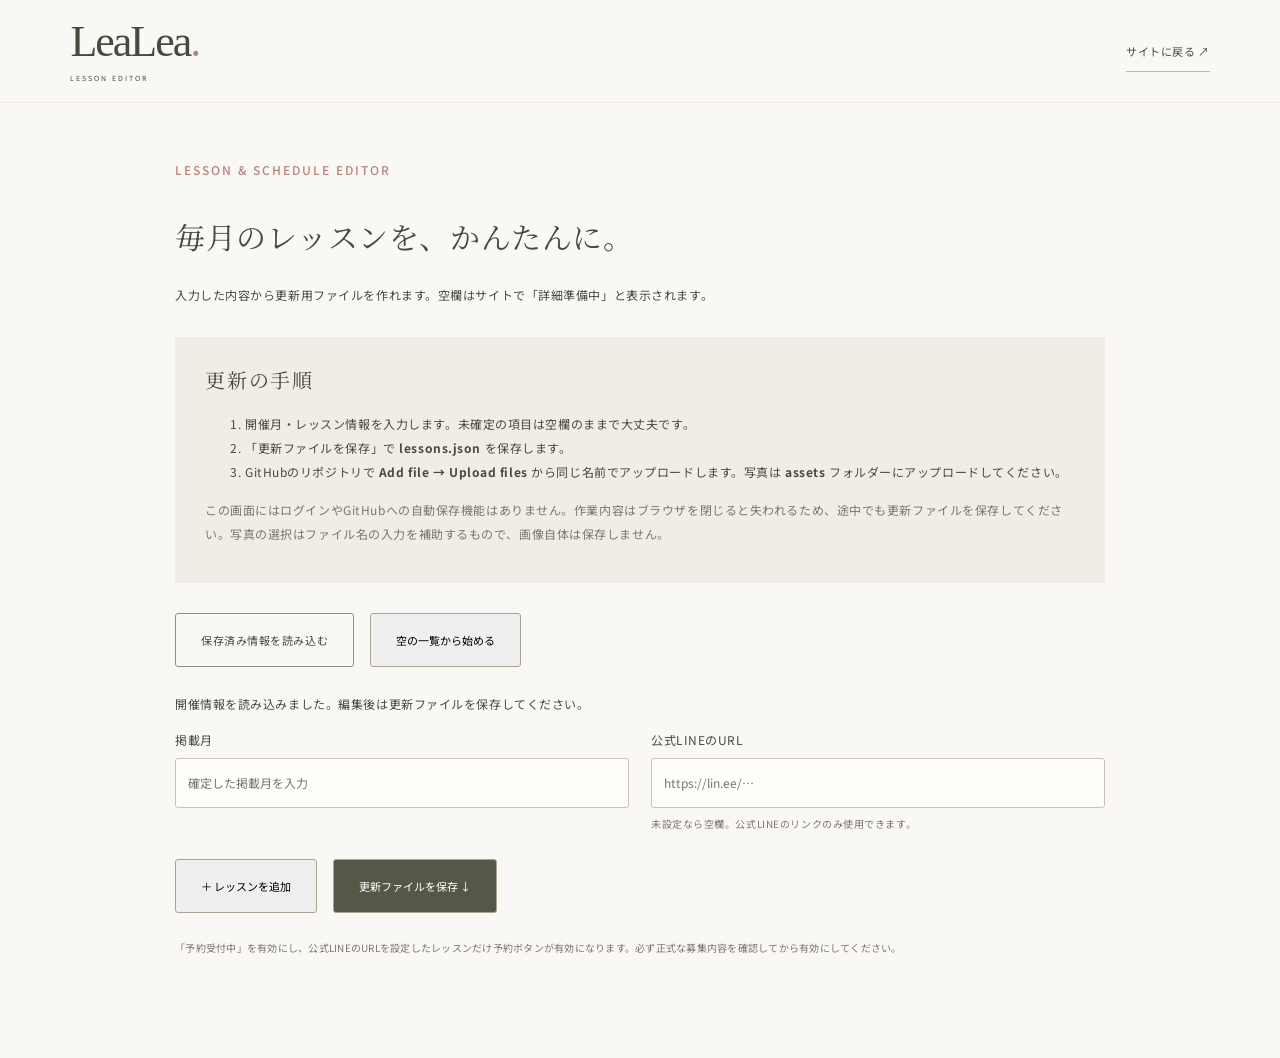
==== editor.html @ ff62873f "Add venue-grouped lesson cards and no-code schedule editor" ====
<!doctype html>
<html lang="ja"><head><meta charset="UTF-8"><meta name="viewport" content="width=device-width, initial-scale=1"><meta name="robots" content="noindex,nofollow"><title>レッスン情報の編集 | LeaLea</title><link rel="stylesheet" href="style.css"><link rel="stylesheet" href="editor.css"><script src="lessons-data.js" defer></script><script src="editor.js" defer></script></head>
<body><header class="header"><a class="brand" href="index.html"><span class="brand-name">LeaLea<span class="brand-dot">.</span></span><span class="brand-sub">LESSON EDITOR</span></a><a class="text-link" href="index.html#lesson">サイトに戻る ↗</a></header><main class="editor-main"><p class="eyebrow">LESSON &amp; SCHEDULE EDITOR</p><h1>毎月のレッスンを、かんたんに。</h1><p>入力した内容から更新用ファイルを作れます。空欄はサイトで「詳細準備中」と表示されます。</p><div class="editor-guide"><h2>更新の手順</h2><ol><li>開催月・レッスン情報を入力します。未確定の項目は空欄のままで大丈夫です。</li><li>「更新ファイルを保存」で <strong>lessons.json</strong> を保存します。</li><li>GitHubのリポジトリで <strong>Add file → Upload files</strong> から同じ名前でアップロードします。写真は <strong>assets</strong> フォルダーにアップロードしてください。</li></ol><p>この画面にはログインやGitHubへの自動保存機能はありません。作業内容はブラウザを閉じると失われるため、途中でも更新ファイルを保存してください。写真の選択はファイル名の入力を補助するもので、画像自体は保存しません。</p></div><div class="editor-tools"><label class="button button-outline file-button">保存済み情報を読み込む<input id="import-file" type="file" accept=".json,application/json"></label><button id="new-data" class="button button-outline" type="button">空の一覧から始める</button></div><p id="editor-status" role="status" aria-live="polite"></p><form id="editor-form" hidden><div class="editor-settings"><label>掲載月<input id="month" type="text" placeholder="確定した掲載月を入力"></label><label>公式LINEのURL<input id="line-url" type="url" placeholder="https://lin.ee/…"><small>未設定なら空欄。公式LINEのリンクのみ使用できます。</small></label></div><div id="editor-lessons"></div><div class="editor-actions"><button id="add-lesson" type="button" class="button button-outline">＋ レッスンを追加</button><button type="submit" class="button button-dark">更新ファイルを保存 ↓</button></div><p class="small-note">「予約受付中」を有効にし、公式LINEのURLを設定したレッスンだけ予約ボタンが有効になります。必ず正式な募集内容を確認してから有効にしてください。</p></form></main></body></html>
---- style.css ----
@import url('https://fonts.googleapis.com/css2?family=Noto+Sans+JP:wght@400;500;600&family=Noto+Serif+JP:wght@400;500;600&display=swap');
:root{--paper:#faf8f4;--ivory:#f1ede6;--ink:#494a3e;--muted:#7b786e;--pink:#b78480;--line:#dcd7ce;--serif:'Noto Serif JP','Yu Mincho','Hiragino Mincho ProN',serif;--sans:'Noto Sans JP','Hiragino Kaku Gothic ProN',sans-serif}*{box-sizing:border-box}html{scroll-behavior:smooth;scroll-padding-top:110px}body{margin:0;background:var(--paper);color:var(--ink);font-family:var(--sans);font-size:14px;line-height:2;letter-spacing:.04em}a{color:inherit;text-decoration:none}button{font:inherit}img{max-width:100%;display:block}button,a,summary{-webkit-tap-highlight-color:transparent}a:focus-visible,button:focus-visible,summary:focus-visible{outline:2px solid var(--pink);outline-offset:6px}::selection{background:#ead5cf}.sample-banner{min-height:29px;text-align:center;background:#e9e1d9;font-size:10px;letter-spacing:.08em;padding:4px 15px;color:#645e55}.sample-banner span{margin-left:18px}.header{height:103px;display:flex;align-items:center;justify-content:space-between;padding:0 5.5%;background:rgba(250,248,244,.96);position:sticky;top:0;z-index:20;border-bottom:1px solid rgba(220,215,206,.4)}.brand{display:flex;flex-direction:column;line-height:1}.brand-name{font-family:Georgia,serif;font-size:44px;letter-spacing:-2px}.brand-dot{color:var(--pink)}.brand-sub{font-size:7px;letter-spacing:2px;margin-top:11px}.desktop-nav{display:flex;gap:30px;align-items:center;font-size:11px;letter-spacing:.02em}.desktop-nav a{transition:color .2s}.desktop-nav a:hover,.text-link:hover{color:var(--pink)}.nav-contact{border:1px solid #bcb9ac;padding:13px 20px;border-radius:3px}.nav-contact span{margin-left:16px}.menu-button,.mobile-nav{display:none}.hero{display:grid;grid-template-columns:43% 57%;min-height:665px;position:relative;max-width:1600px;margin:auto;padding:12px 3% 60px 8%}.hero-copy{padding:48px 20px 30px 0;position:relative;z-index:1}.eyebrow{font-family:var(--sans);font-size:10px;letter-spacing:2px;font-weight:500;color:var(--pink);margin:0 0 27px}.tiny-star{font-size:22px;display:inline-block;vertical-align:middle;margin-right:8px}.hero h1{font-family:var(--serif);font-weight:400;font-size:clamp(38px,4.1vw,62px);line-height:1.55;letter-spacing:.14em;margin:24px 0 22px}.hero-description{font-size:12px;line-height:2.3;letter-spacing:.09em;margin-bottom:29px}.button{display:inline-flex;justify-content:space-between;align-items:center;gap:32px;min-height:54px;padding:12px 25px;font-size:11px;border-radius:3px;transition:background .25s,transform .25s}.button:hover{transform:translateY(-2px)}.button span{font-size:17px}.button-dark{background:#545849;color:#fff}.button-dark:hover{background:#696e5c}.button-outline{border:1px solid #8f9180}.hero-note{display:flex;align-items:center;gap:15px;margin-top:33px;font-family:Georgia,serif;font-size:16px;font-style:italic;color:#8a8579}.note-line{height:1px;width:38px;background:#bcb7ab}.hero-visual{position:relative;margin-top:8px;margin-left:5px;background:#e9dfd4;border-radius:160px 3px 3px 3px;min-height:583px;overflow:hidden}.hero-photo{width:100%;height:100%;position:absolute;object-fit:cover;object-position:60% center}.hero-visual:after{content:'';position:absolute;inset:0;background:linear-gradient(0deg,rgba(51,42,29,.23),transparent 45%);pointer-events:none}.photo-label{position:absolute;font-size:8px;letter-spacing:2px;bottom:16px;left:20px;z-index:2;color:#fff;background:rgba(68,64,56,.42);padding:2px 8px;border-radius:2px}.hero-caption{position:absolute;bottom:90px;left:40px;font-family:Georgia,serif;font-style:italic;font-size:38px;color:white;line-height:1.15;transform:rotate(-7deg);z-index:2}.hero-caption span{display:block}.photo-corner{position:absolute;right:28px;bottom:23px;font-family:Georgia,serif;font-size:32px;color:#fff;z-index:2}.scroll-cue{position:absolute;bottom:21px;left:8%;font-size:8px;letter-spacing:2px;display:flex;align-items:center;gap:30px;color:#888578}.scroll-cue span{font-size:20px}.intro-strip{margin:0 5.5%;border-top:1px solid var(--line);border-bottom:1px solid var(--line);padding:25px 3%;display:flex;justify-content:space-between;align-items:center}.intro-strip p{font-family:var(--serif);font-size:15px;letter-spacing:.13em;margin:0}.intro-strip>span{font-family:Georgia,serif;font-size:22px;font-style:italic;color:var(--pink)}.section{max-width:1200px;margin:auto;padding:110px 55px}.about{display:grid;grid-template-columns:46fr 54fr;gap:70px;padding-top:120px;padding-bottom:120px}.photo-frame{position:relative;min-height:460px;max-width:425px;margin-bottom:20px}.about-photo img{height:460px;width:100%;object-fit:cover;object-position:68% center;border-radius:3px 3px 120px 3px}.about-photo:before{content:'';position:absolute;inset:25px -22px -23px 22px;border:1px solid #d7c9bc;z-index:-1;border-radius:3px 3px 120px 3px}.photo-script{position:absolute;bottom:-40px;left:20px;font-family:Georgia,serif;font-style:italic;font-size:30px;color:var(--pink);transform:rotate(-7deg)}.about-copy{padding:15px 0 0}h2{font-family:var(--serif);font-size:30px;font-weight:400;line-height:1.8;letter-spacing:.09em;margin:0 0 28px}.about-copy p:not(.eyebrow){font-size:12px;line-height:2.5;margin-bottom:20px}.text-link{display:inline-flex;align-items:center;justify-content:space-between;gap:45px;font-size:11px;border-bottom:1px solid #bbb7aa;padding:9px 0;transition:color .2s}.text-link span{font-size:17px}.section-heading{display:flex;justify-content:space-between;align-items:end;margin-bottom:42px;gap:25px}.section-heading h2{margin-bottom:0}.heading-note{font-size:11px;line-height:2.2;color:var(--muted)}.benefits{padding-top:45px;padding-bottom:95px}.benefit-grid{display:grid;grid-template-columns:repeat(3,1fr);gap:35px}.benefit{position:relative;padding:22px 25px 23px;border-top:1px solid var(--line)}.benefit-icon{display:block;font-family:Georgia,serif;color:#ad8b7a;font-size:51px;line-height:1.4;margin-bottom:25px}.icon-bond{font-size:58px}.icon-leaf{font-size:65px;line-height:1.1}.card-number{position:absolute;right:25px;top:32px;font-family:Georgia,serif;font-size:13px;color:#a7a091}.benefit h3{font-family:var(--serif);font-size:19px;font-weight:400;margin:0 0 17px}.benefit p{font-size:11px;line-height:2.3;margin:0}.small-note{font-size:10px;color:var(--muted);line-height:2;letter-spacing:.025em}.benefits>.small-note{margin-top:28px}.lesson-section{background:var(--ivory)}.serif-note{font-family:Georgia,serif;font-style:italic;font-size:27px;color:#a78d7c}.lesson-layout{display:grid;grid-template-columns:1fr 1fr;gap:75px;align-items:center}.lesson-editorial{padding-left:18px}.pill{border:1px solid #c8b7a6;border-radius:30px;padding:6px 15px;font-size:9px;letter-spacing:1.5px;color:#8e7765}.lesson-editorial h3{font-family:var(--serif);font-size:25px;font-weight:400;line-height:1.9;margin:25px 0}.lesson-editorial p{font-size:11px;line-height:2.4;margin-bottom:23px}.lesson-card{background:var(--paper);border:1px solid #dfd8cc;border-radius:5px;padding:30px 35px;box-shadow:0 8px 25px #554c3a05}.lesson-card-top{display:flex;justify-content:space-between;align-items:center}.lesson-card-top .eyebrow{margin:0}.lesson-card-top .tiny-star{color:#b89887}.lesson-card h3{font-family:var(--serif);font-size:21px;font-weight:400;margin:16px 0 7px}.lesson-card>p:not(.small-note){font-size:10px;color:var(--muted)}dl{margin-top:24px}dl>div{display:flex;gap:20px;align-items:baseline;border-bottom:1px solid #e6e1d7;padding:12px 0;font-size:11px}dt{min-width:75px;color:#827a6d}dd{margin:0}.price-line{display:flex;justify-content:space-between;align-items:center;margin-top:25px;font-size:11px}.price-line strong{font-family:var(--serif);font-weight:400;font-size:24px}.full{width:100%;margin-top:13px}.schedule-empty{display:flex;align-items:center;gap:28px;padding:32px 0;border-top:1px solid var(--line);border-bottom:1px solid var(--line)}.schedule-symbol{font-size:34px;line-height:1;color:#9b9e88;padding:20px;background:#eeeee5;border-radius:50%}.schedule-empty .eyebrow{font-size:9px;margin:0}.schedule-empty h3{font-family:var(--serif);font-weight:400;font-size:18px;margin:5px 0}.schedule-empty p{font-size:11px;margin:0;color:var(--muted)}.schedule-empty .text-link{margin-left:auto}.schedule-row{display:grid;grid-template-columns:1.3fr 1fr 1.5fr 1.3fr 1fr;gap:15px;padding:25px 0;border-top:1px solid var(--line);font-size:12px}.teacher-section{background:#f1e8e2}.teacher{display:grid;grid-template-columns:40fr 60fr;gap:65px;align-items:center;padding-top:85px;padding-bottom:85px}.teacher-portrait{max-width:310px;margin:auto;width:100%}.portrait-art{aspect-ratio:4/5;background:#e7d8cc;position:relative;border-radius:140px 140px 4px 4px;display:flex;flex-direction:column;align-items:center;justify-content:center;overflow:hidden;border:1px solid #ded0c4}.portrait-art:before,.portrait-art:after{content:'';position:absolute;border:1px solid #bc9f8b;border-radius:50%;width:225px;height:225px;bottom:-110px;left:-90px;opacity:.4}.portrait-art:after{left:auto;right:-100px;width:290px;height:290px;bottom:-140px}.portrait-flower{font-size:75px;line-height:1;color:#bb9687}.portrait-initial{font-family:Georgia,serif;font-size:75px;font-style:italic;color:#806b5a;margin:15px}.portrait-art p{font-size:9px;letter-spacing:3px;text-align:center;color:#7e6a5c}.portrait-label{display:block;text-align:center;font-size:10px;margin-top:14px;color:#8f7b6e}.teacher-copy h2{font-size:28px}.teacher-school{font-size:11px;color:#7d7369}.teacher-name{display:flex;gap:23px;align-items:center;margin:18px 0 22px}.teacher-name h3{font-family:var(--serif);font-size:27px;font-weight:400;letter-spacing:.14em;margin:0}.teacher-name span{font-family:Georgia,serif;font-style:italic;color:#a88b78}.teacher-copy>p:not(.eyebrow):not(.small-note):not(.teacher-school){font-size:12px;line-height:2.4}.faq{display:grid;grid-template-columns:34fr 66fr;gap:35px}.faq-heading>p:not(.eyebrow){font-size:11px;color:var(--muted);line-height:2.4}.faq-heading .serif-note{display:block;margin-top:35px;font-size:23px}.faq-list details{border-bottom:1px solid var(--line)}.faq-list details:first-child{border-top:1px solid var(--line)}summary{display:flex;gap:18px;align-items:center;cursor:pointer;padding:24px 0;font-size:12px;list-style:none}summary::-webkit-details-marker{display:none}.faq-number{font-family:Georgia,serif;color:var(--pink);font-size:13px}.faq-toggle{margin-left:auto;font-size:21px;font-weight:400;color:#8f8f7a;transition:transform .25s}.faq-list details[open] .faq-toggle{transform:rotate(45deg)}.faq-list details>p{font-size:11px;padding:0 25px 15px 34px;margin:0;line-height:2.4;color:var(--muted)}.contact-section{text-align:center;background:#e9e8de;padding:65px 25px 70px;position:relative;overflow:hidden}.contact-section:before,.contact-section:after{content:'';position:absolute;width:420px;height:420px;border:1px solid #d2d1c2;border-radius:50%;left:-270px;top:50px;pointer-events:none}.contact-section:after{left:auto;right:-270px;top:-110px;width:540px;height:540px}.contact-flower{font-size:40px;color:#a7a891;display:block;margin-bottom:18px;line-height:1}.contact-section .eyebrow{color:#81866d;margin-bottom:20px}.contact-section h2{font-size:34px;line-height:1.65}.contact-section>p:not(.eyebrow):not(.small-note){font-size:12px;line-height:2.4}.contact-buttons{display:flex;justify-content:center;gap:18px;margin:28px 0 17px}.contact-buttons .button{min-width:230px}.contact-buttons [aria-disabled=true]{cursor:help}.footer{padding:45px 5.5%;display:flex;align-items:center;justify-content:space-between}.footer .brand-name{font-size:36px}.footer-right{text-align:right;font-size:10px}.footer-right p{font-size:9px;color:var(--muted);margin-top:16px}.motion-enabled .reveal{opacity:0;transform:translateY(22px);transition:opacity .8s ease,transform .8s ease}.motion-enabled .reveal.visible{opacity:1;transform:translateY(0)}
.teacher-photo{display:block;width:100%;height:auto;border-radius:140px 140px 4px 4px;border:1px solid #ded0c4}
@media(min-width:1500px){.hero{padding-left:100px}.hero-copy{padding-top:70px}.hero-visual{min-height:680px}}@media(max-width:1050px){.desktop-nav{gap:18px;font-size:10px}.nav-contact{padding:10px 12px}.section{padding-left:40px;padding-right:40px}.about{gap:40px;grid-template-columns:44% 50%}.hero{padding-left:6%;grid-template-columns:44% 56%;min-height:620px}.hero h1{font-size:45px}.hero-visual{min-height:560px}.hero .eyebrow{font-size:8px;letter-spacing:1.5px}.benefit-grid{gap:20px}.benefit{padding-left:10px;padding-right:10px}.lesson-layout{gap:35px}.teacher{gap:35px;grid-template-columns:36% 60%}.faq{grid-template-columns:30% 66%;gap:25px}.section-heading h2{font-size:27px}.schedule-empty{gap:20px}.schedule-empty .text-link{gap:15px}}
@media(max-width:760px){html{scroll-padding-top:90px}.sample-banner{font-size:9px;line-height:1.8}.sample-banner span{display:block;margin:0;font-size:8px}.header{height:78px;padding:0 6%}.brand-name{font-size:35px}.brand-sub{font-size:6px;letter-spacing:1.6px;margin-top:8px}.desktop-nav{display:none}.menu-button{display:flex;flex-direction:column;gap:7px;align-items:center;justify-content:center;width:44px;height:44px;border:0;background:none;cursor:pointer}.menu-button span{width:24px;height:1px;background:var(--ink);transition:transform .2s}.menu-button[aria-expanded=true] span:first-child{transform:translateY(4px) rotate(45deg)}.menu-button[aria-expanded=true] span:last-child{transform:translateY(-4px) rotate(-45deg)}.mobile-nav:not([hidden]){display:flex;position:fixed;top:125px;left:0;right:0;z-index:19;background:var(--paper);padding:20px 8% 30px;box-shadow:0 15px 25px #50433212;flex-direction:column;max-height:calc(100dvh - 125px);overflow:auto}.mobile-nav a{font-size:13px;padding:10px 0;border-bottom:1px solid var(--line)}.hero{display:flex;flex-direction:column;padding:0 6% 45px;min-height:0}.hero-copy{padding:27px 0 10px}.hero .eyebrow{margin-bottom:15px;font-size:8px}.hero h1{font-size:39px;line-height:1.6;margin:12px 0 18px}.hero-description{font-size:11px;line-height:2.2;margin:15px 0 24px}.hero-visual{min-height:0;height:370px;width:100%;margin:25px 0 0;border-radius:110px 3px 3px 3px}.hero-caption{font-size:30px;bottom:58px;left:25px}.hero-note{position:absolute;right:0;bottom:15px;writing-mode:vertical-rl;font-size:15px;gap:10px}.hero-note .note-line{height:30px;width:1px}.scroll-cue{bottom:6px;left:6%;font-size:7px;gap:15px}.intro-strip{margin:0 6%;padding:20px 0;display:block;text-align:center}.intro-strip p{font-size:12px}.intro-strip>span{font-size:20px;display:block;margin-top:6px}.section{padding:70px 7%}.about{display:flex;flex-direction:column;gap:45px;padding-top:65px}.about-photo{width:85%;max-width:400px;min-height:350px;margin:0 auto 20px}.about-photo img{height:350px}.about-photo:before{inset:16px -16px -16px 16px}.photo-script{font-size:26px;bottom:-35px}.about-copy{padding:0}.eyebrow{font-size:9px;margin-bottom:20px;letter-spacing:1.8px}h2,.section-heading h2{font-size:25px;line-height:1.8}.about-copy p:not(.eyebrow){font-size:11px}.benefits{padding-top:15px}.section-heading{display:block;margin-bottom:28px}.heading-note{margin-top:18px}.benefit-grid{grid-template-columns:1fr;gap:12px}.benefit{padding:24px 0 24px 78px;min-height:145px}.benefit-icon{position:absolute;left:5px;top:21px;font-size:45px}.icon-leaf{font-size:56px}.card-number{right:5px;top:17px;font-size:10px}.benefit h3{font-size:18px;margin-bottom:10px}.benefit p{font-size:11px}.small-note{font-size:9px}.serif-note{font-size:22px}.section-heading>.serif-note{display:block;margin-top:13px}.lesson-layout{grid-template-columns:1fr;gap:30px}.lesson-editorial{padding:0}.lesson-editorial h3{font-size:24px}.lesson-card{padding:25px}.lesson-card h3{font-size:20px}.schedule-empty{flex-wrap:wrap;gap:15px;padding:25px 0}.schedule-symbol{font-size:25px;padding:15px}.schedule-empty>div{flex:1}.schedule-empty>div{flex:1 1 calc(100% - 75px)}.schedule-empty h3{font-size:15px;line-height:1.8}.schedule-empty p{font-size:10px;margin-top:8px}.schedule-empty .text-link{margin:5px 0 0 70px;font-size:10px}.schedule-row{grid-template-columns:1fr 1fr;gap:8px;font-size:11px}.schedule-row span:nth-child(3){grid-column:1/-1;font-family:var(--serif);font-size:17px}.teacher{display:flex;flex-direction:column;gap:38px;padding-top:65px;padding-bottom:65px}.teacher-portrait{max-width:230px}.teacher-copy{width:100%}.teacher-copy h2{font-size:25px}.teacher-name h3{font-size:25px}.faq{display:block}.faq-heading .serif-note{margin:20px 0 35px}.faq-list summary{font-size:11px;gap:12px;padding:20px 0}.faq-list details>p{padding-left:27px;font-size:10px}.contact-section{padding:55px 6%}.contact-section h2{font-size:29px}.contact-section>p:not(.eyebrow):not(.small-note){font-size:11px}.contact-buttons{flex-direction:column;align-items:center;gap:12px}.contact-buttons .button{width:100%;max-width:330px}.contact-section .small-note{max-width:320px;margin:auto}.footer{padding:35px 6%;gap:20px}.footer .brand-name{font-size:32px}.footer .brand-sub{font-size:5px;letter-spacing:1px}.footer-right{font-size:9px}.footer-right p{font-size:8px}}@media(prefers-reduced-motion:reduce){html{scroll-behavior:auto}*,*:before,*:after{transition:none!important;animation:none!important}.motion-enabled .reveal{opacity:1;transform:none}}
/* 会場別レッスン一覧 */
.lesson-month{font-family:var(--serif);font-size:17px;margin:0 0 30px}.venue-group+.venue-group{margin-top:48px}.venue-title{font-family:var(--serif);font-size:22px;font-weight:400;border-bottom:1px solid #d9cec1;padding-bottom:15px;margin:0 0 25px}.lesson-list-grid{display:grid;grid-template-columns:repeat(2,minmax(0,1fr));gap:28px}.lesson-list-card{border:1px solid #ded5c9;background:var(--paper);border-radius:5px;overflow:hidden;min-width:0}.lesson-list-card>.lesson-list-photo{width:100%;height:auto;aspect-ratio:3/2;object-fit:cover}.lesson-list-body{padding:26px 30px}.lesson-list-body .eyebrow{margin-bottom:12px;font-size:9px}.lesson-list-body h3{font-family:var(--serif);font-size:21px;font-weight:400;margin:0 0 20px;overflow-wrap:anywhere}.lesson-list-body dl{margin:0 0 20px}.lesson-list-body dd{overflow-wrap:anywhere;min-width:0}.lesson-list-body .button[aria-disabled=true]{background:#e6e0d6;color:#686358;cursor:help}.lesson-list-card:only-child{max-width:530px}.lesson-list-grid>.lesson-list-card:only-child{max-width:none}
@media(max-width:760px){.lesson-list-grid{grid-template-columns:1fr;gap:24px}.lesson-list-body{padding:24px}.venue-title{font-size:20px}.lesson-month{font-size:15px}.lesson-list-body h3{font-size:20px}}
---- editor.css ----
.editor-main{max-width:1000px;padding:55px 35px 90px;margin:auto}.editor-main h1{font-family:var(--serif);font-size:30px;font-weight:400;line-height:1.8}.editor-main>p{font-size:12px}.editor-guide{background:var(--ivory);padding:25px 30px;margin:30px 0}.editor-guide h2{font-size:20px;margin:0}.editor-guide li,.editor-guide p{font-size:12px}.editor-guide p{color:var(--muted)}.editor-tools,.editor-actions{display:flex;gap:16px;flex-wrap:wrap;margin:25px 0}.editor-main button{cursor:pointer;border:1px solid #aaa394}.file-button{position:relative;cursor:pointer}.file-button input{position:absolute;inset:0;width:100%;height:100%;opacity:0;cursor:pointer}.file-button:focus-within{outline:2px solid var(--pink);outline-offset:3px}.editor-settings,.editor-fields{display:grid;grid-template-columns:1fr 1fr;gap:22px}.editor-main label:not(.button){display:flex;flex-direction:column;font-size:12px;gap:6px}.editor-main input:not([type=file]):not([type=checkbox]){width:100%;padding:12px;border:1px solid #ccc1b5;border-radius:3px;color:var(--ink);background:#fffdfa;font:inherit}.editor-main input:focus-visible{outline:2px solid var(--pink);outline-offset:2px}.editor-main small{font-size:10px;color:var(--muted)}.editor-entry{border:1px solid var(--line);padding:25px;margin-top:25px;background:#fffdfa;border-radius:5px}.editor-entry-header{display:flex;justify-content:space-between;gap:20px;align-items:center;margin-bottom:20px}.editor-entry-header h2{font-size:20px;margin:0}.editor-entry-header button{background:none;font-size:11px;padding:5px 15px;color:var(--muted)}.editor-entry .editor-check{flex-direction:row!important;align-items:center;margin-top:25px}.editor-check input{width:18px;height:18px;accent-color:#656953}.editor-photo-select{margin-top:16px;font-size:11px}.editor-photo-select input{margin-top:6px}#editor-status{min-height:24px;font-size:12px}.editor-main [hidden]{display:none!important}@media(max-width:760px){.editor-main{padding:35px 6% 60px}.editor-main h1{font-size:25px}.editor-guide{padding:20px}.editor-guide ol{padding-left:20px}.editor-settings,.editor-fields{grid-template-columns:1fr}.editor-entry{padding:20px}.editor-actions .button{width:100%}.editor-tools{gap:12px}}
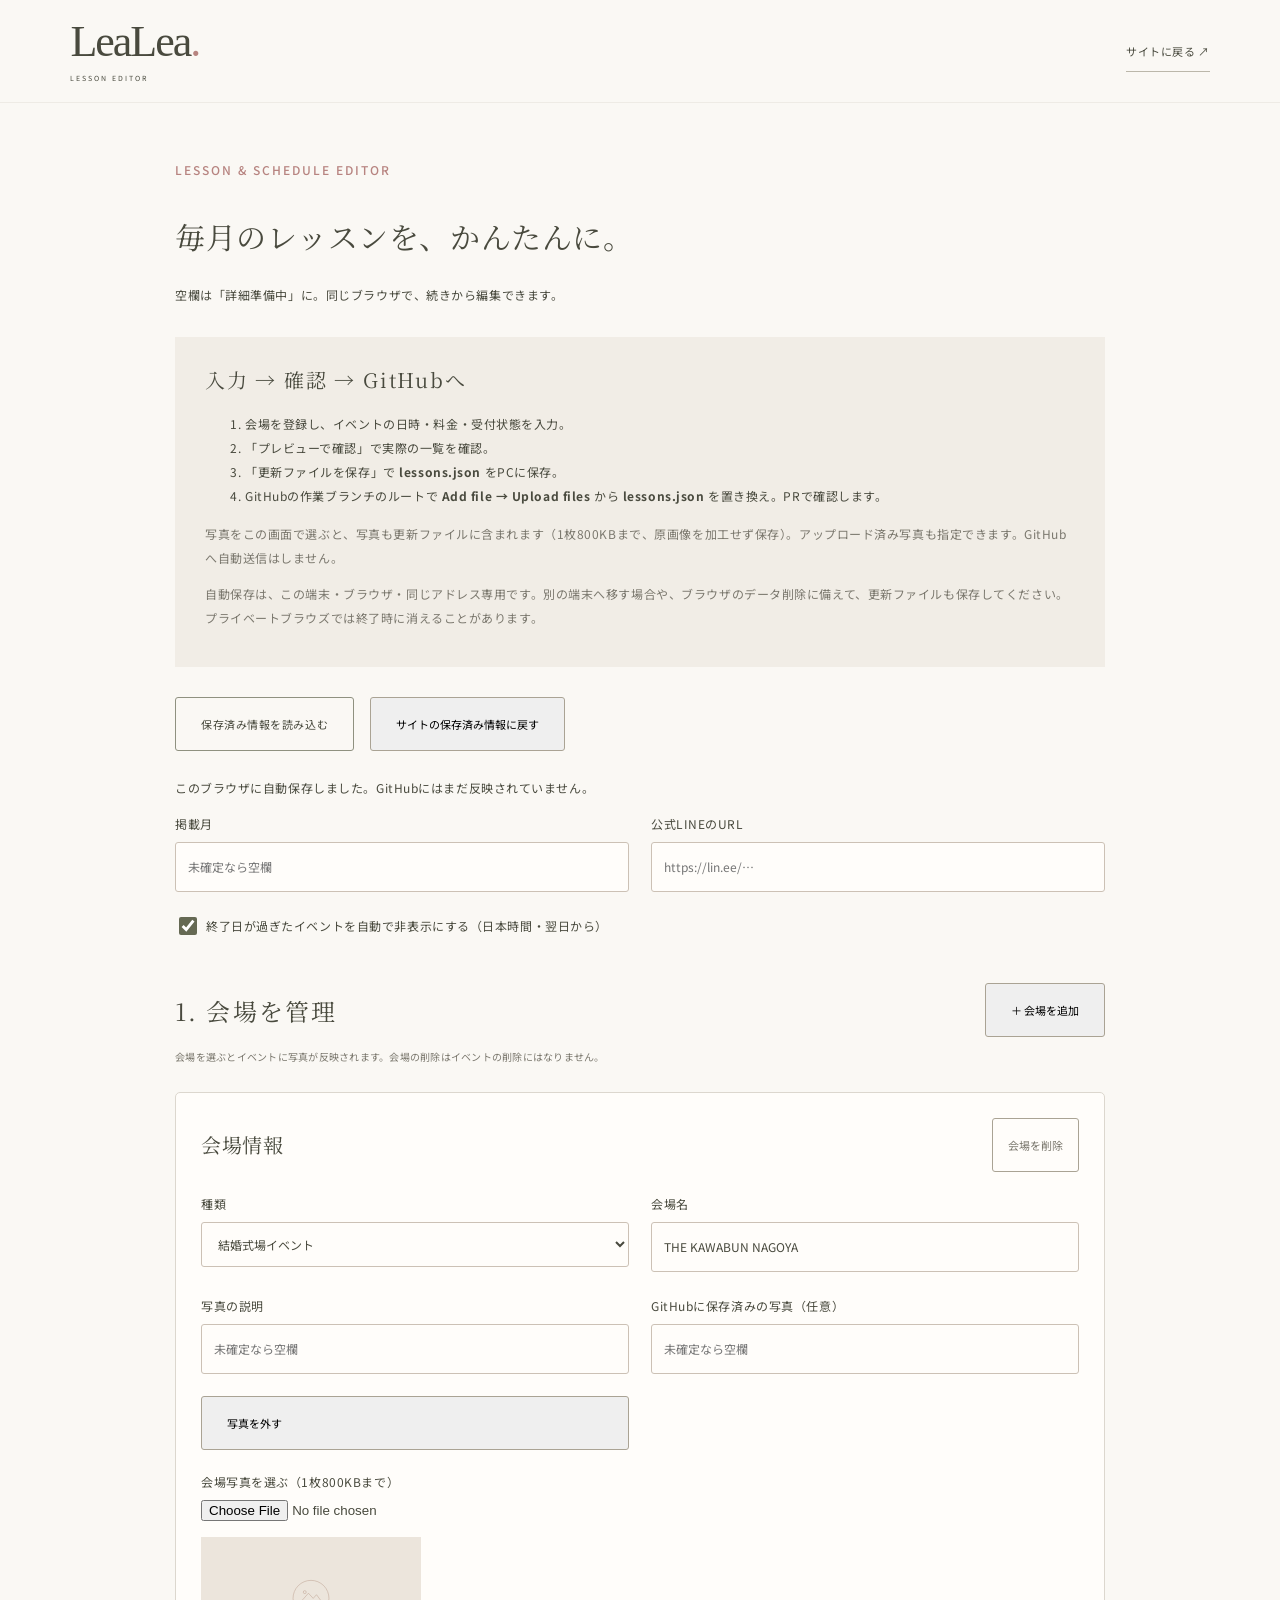
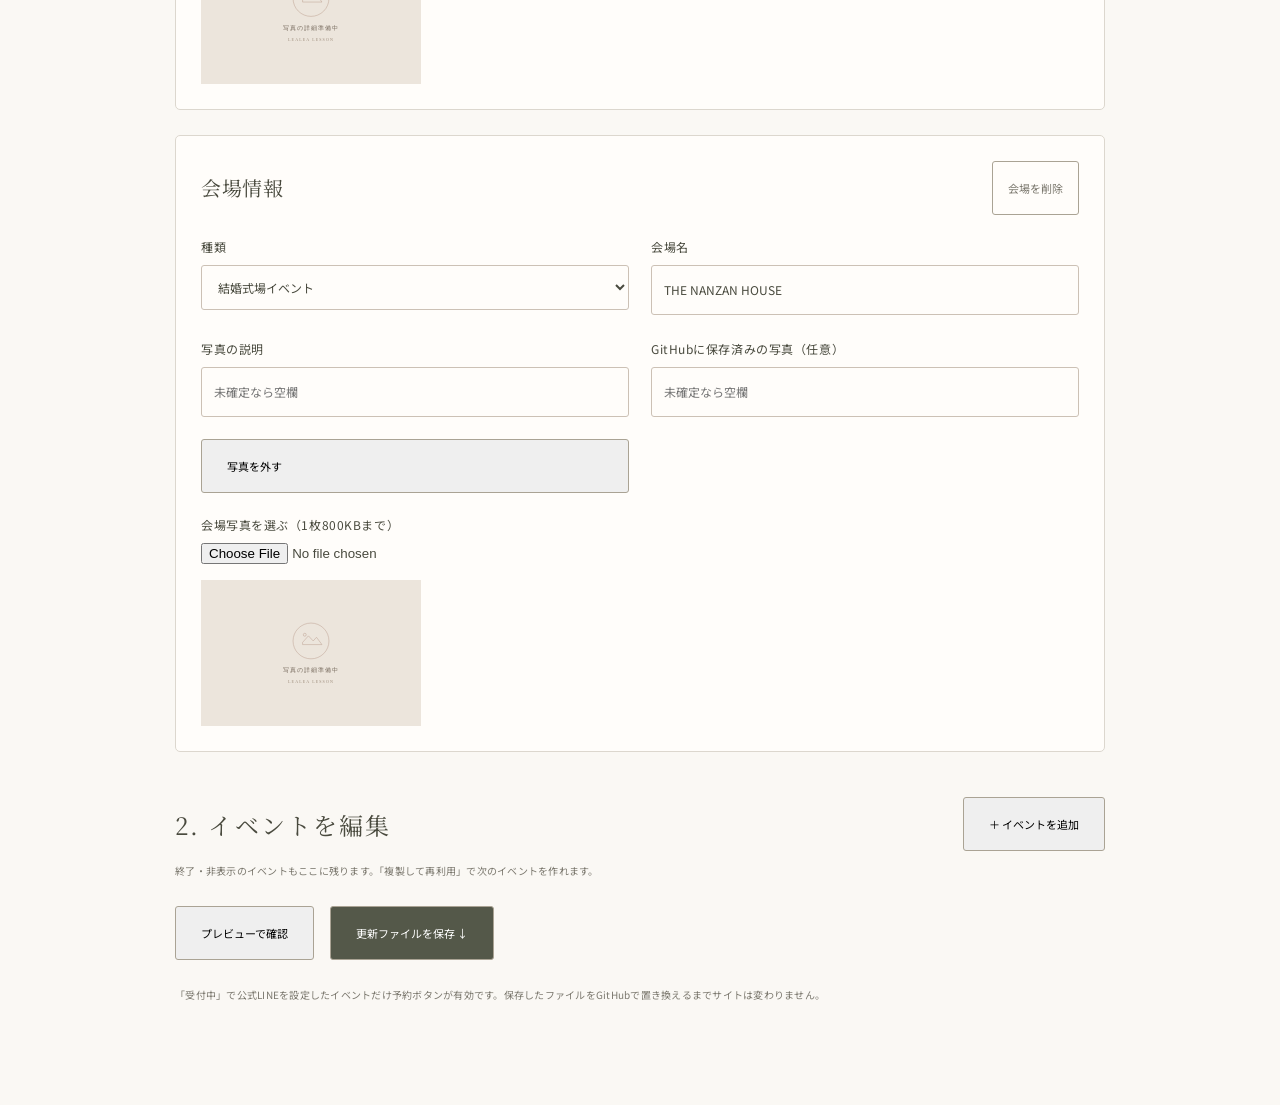
==== commit 59d1aec9: "Add persistent no-code venue and event management with preview" ====
--- a/editor.html
+++ b/editor.html
@@ -1,3 +1,12 @@
-<!doctype html>
-<html lang="ja"><head><meta charset="UTF-8"><meta name="viewport" content="width=device-width, initial-scale=1"><meta name="robots" content="noindex,nofollow"><title>レッスン情報の編集 | LeaLea</title><link rel="stylesheet" href="style.css"><link rel="stylesheet" href="editor.css"><script src="lessons-data.js" defer></script><script src="editor.js" defer></script></head>
-<body><header class="header"><a class="brand" href="index.html"><span class="brand-name">LeaLea<span class="brand-dot">.</span></span><span class="brand-sub">LESSON EDITOR</span></a><a class="text-link" href="index.html#lesson">サイトに戻る ↗</a></header><main class="editor-main"><p class="eyebrow">LESSON &amp; SCHEDULE EDITOR</p><h1>毎月のレッスンを、かんたんに。</h1><p>入力した内容から更新用ファイルを作れます。空欄はサイトで「詳細準備中」と表示されます。</p><div class="editor-guide"><h2>更新の手順</h2><ol><li>開催月・レッスン情報を入力します。未確定の項目は空欄のままで大丈夫です。</li><li>「更新ファイルを保存」で <strong>lessons.json</strong> を保存します。</li><li>GitHubのリポジトリで <strong>Add file → Upload files</strong> から同じ名前でアップロードします。写真は <strong>assets</strong> フォルダーにアップロードしてください。</li></ol><p>この画面にはログインやGitHubへの自動保存機能はありません。作業内容はブラウザを閉じると失われるため、途中でも更新ファイルを保存してください。写真の選択はファイル名の入力を補助するもので、画像自体は保存しません。</p></div><div class="editor-tools"><label class="button button-outline file-button">保存済み情報を読み込む<input id="import-file" type="file" accept=".json,application/json"></label><button id="new-data" class="button button-outline" type="button">空の一覧から始める</button></div><p id="editor-status" role="status" aria-live="polite"></p><form id="editor-form" hidden><div class="editor-settings"><label>掲載月<input id="month" type="text" placeholder="確定した掲載月を入力"></label><label>公式LINEのURL<input id="line-url" type="url" placeholder="https://lin.ee/…"><small>未設定なら空欄。公式LINEのリンクのみ使用できます。</small></label></div><div id="editor-lessons"></div><div class="editor-actions"><button id="add-lesson" type="button" class="button button-outline">＋ レッスンを追加</button><button type="submit" class="button button-dark">更新ファイルを保存 ↓</button></div><p class="small-note">「予約受付中」を有効にし、公式LINEのURLを設定したレッスンだけ予約ボタンが有効になります。必ず正式な募集内容を確認してから有効にしてください。</p></form></main></body></html>
+<!doctype html><html lang="ja"><head><meta charset="UTF-8"><meta name="viewport" content="width=device-width, initial-scale=1"><meta name="robots" content="noindex,nofollow"><title>レッスン情報の編集 | LeaLea</title><link rel="stylesheet" href="style.css"><link rel="stylesheet" href="editor.css"><script src="lessons-data.js" defer></script><script src="editor.js" defer></script></head><body>
+<header class="header"><a class="brand" href="index.html"><span class="brand-name">LeaLea<span class="brand-dot">.</span></span><span class="brand-sub">LESSON EDITOR</span></a><a class="text-link" href="index.html#lesson">サイトに戻る ↗</a></header>
+<main class="editor-main"><p class="eyebrow">LESSON &amp; SCHEDULE EDITOR</p><h1>毎月のレッスンを、かんたんに。</h1><p>空欄は「詳細準備中」に。同じブラウザで、続きから編集できます。</p>
+<div class="editor-guide"><h2>入力 → 確認 → GitHubへ</h2><ol><li>会場を登録し、イベントの日時・料金・受付状態を入力。</li><li>「プレビューで確認」で実際の一覧を確認。</li><li>「更新ファイルを保存」で <strong>lessons.json</strong> をPCに保存。</li><li>GitHubの作業ブランチのルートで <strong>Add file → Upload files</strong> から <strong>lessons.json</strong> を置き換え。PRで確認します。</li></ol><p>写真をこの画面で選ぶと、写真も更新ファイルに含まれます（1枚800KBまで、原画像を加工せず保存）。アップロード済み写真も指定できます。GitHubへ自動送信はしません。</p><p>自動保存は、この端末・ブラウザ・同じアドレス専用です。別の端末へ移す場合や、ブラウザのデータ削除に備えて、更新ファイルも保存してください。プライベートブラウズでは終了時に消えることがあります。</p></div>
+<div class="editor-tools"><label class="button button-outline file-button">保存済み情報を読み込む<input id="import-file" type="file" accept=".json,application/json"></label><button id="load-repository" class="button button-outline" type="button">サイトの保存済み情報に戻す</button></div>
+<p id="editor-status" role="status" aria-live="polite"></p>
+<form id="editor-form" hidden><div class="editor-settings"><label>掲載月<input id="month" type="text" placeholder="未確定なら空欄"></label><label>公式LINEのURL<input id="line-url" type="url" placeholder="https://lin.ee/…"></label></div><label class="editor-check"><input type="checkbox" id="hide-past">終了日が過ぎたイベントを自動で非表示にする（日本時間・翌日から）</label>
+<section><div class="editor-section-heading"><h2>1. 会場を管理</h2><button id="add-venue" type="button" class="button button-outline">＋ 会場を追加</button></div><p class="small-note">会場を選ぶとイベントに写真が反映されます。会場の削除はイベントの削除にはなりません。</p><div id="editor-venues"></div></section>
+<section><div class="editor-section-heading"><h2>2. イベントを編集</h2><button id="add-lesson" type="button" class="button button-outline">＋ イベントを追加</button></div><p class="small-note">終了・非表示のイベントもここに残ります。「複製して再利用」で次のイベントを作れます。</p><div id="editor-lessons"></div></section>
+<div class="editor-actions"><button id="show-preview" type="button" class="button button-outline">プレビューで確認</button><button type="submit" class="button button-dark">更新ファイルを保存 ↓</button></div><p class="small-note">「受付中」で公式LINEを設定したイベントだけ予約ボタンが有効です。保存したファイルをGitHubで置き換えるまでサイトは変わりません。</p></form>
+<section id="preview-panel" hidden><h2>3. 一覧のプレビュー</h2><p id="preview-status" role="status"></p><p class="small-note">サイトと同じ表示ルールです。非表示・終了したイベントは設定に応じて掲載されません。</p><iframe id="preview-frame" src="preview.html" title="編集中のレッスン一覧プレビュー"></iframe></section>
+</main></body></html>
--- a/style.css
+++ b/style.css
@@ -6,3 +6,4 @@
 /* 会場別レッスン一覧 */
 .lesson-month{font-family:var(--serif);font-size:17px;margin:0 0 30px}.venue-group+.venue-group{margin-top:48px}.venue-title{font-family:var(--serif);font-size:22px;font-weight:400;border-bottom:1px solid #d9cec1;padding-bottom:15px;margin:0 0 25px}.lesson-list-grid{display:grid;grid-template-columns:repeat(2,minmax(0,1fr));gap:28px}.lesson-list-card{border:1px solid #ded5c9;background:var(--paper);border-radius:5px;overflow:hidden;min-width:0}.lesson-list-card>.lesson-list-photo{width:100%;height:auto;aspect-ratio:3/2;object-fit:cover}.lesson-list-body{padding:26px 30px}.lesson-list-body .eyebrow{margin-bottom:12px;font-size:9px}.lesson-list-body h3{font-family:var(--serif);font-size:21px;font-weight:400;margin:0 0 20px;overflow-wrap:anywhere}.lesson-list-body dl{margin:0 0 20px}.lesson-list-body dd{overflow-wrap:anywhere;min-width:0}.lesson-list-body .button[aria-disabled=true]{background:#e6e0d6;color:#686358;cursor:help}.lesson-list-card:only-child{max-width:530px}.lesson-list-grid>.lesson-list-card:only-child{max-width:none}
 @media(max-width:760px){.lesson-list-grid{grid-template-columns:1fr;gap:24px}.lesson-list-body{padding:24px}.venue-title{font-size:20px}.lesson-month{font-size:15px}.lesson-list-body h3{font-size:20px}}
+.availability{display:inline-block;padding:3px 12px;background:#ece5dc;border-radius:20px;font-size:11px}.lesson-list-body dd{white-space:pre-wrap}
--- a/editor.css
+++ b/editor.css
@@ -1 +1,2 @@
 .editor-main{max-width:1000px;padding:55px 35px 90px;margin:auto}.editor-main h1{font-family:var(--serif);font-size:30px;font-weight:400;line-height:1.8}.editor-main>p{font-size:12px}.editor-guide{background:var(--ivory);padding:25px 30px;margin:30px 0}.editor-guide h2{font-size:20px;margin:0}.editor-guide li,.editor-guide p{font-size:12px}.editor-guide p{color:var(--muted)}.editor-tools,.editor-actions{display:flex;gap:16px;flex-wrap:wrap;margin:25px 0}.editor-main button{cursor:pointer;border:1px solid #aaa394}.file-button{position:relative;cursor:pointer}.file-button input{position:absolute;inset:0;width:100%;height:100%;opacity:0;cursor:pointer}.file-button:focus-within{outline:2px solid var(--pink);outline-offset:3px}.editor-settings,.editor-fields{display:grid;grid-template-columns:1fr 1fr;gap:22px}.editor-main label:not(.button){display:flex;flex-direction:column;font-size:12px;gap:6px}.editor-main input:not([type=file]):not([type=checkbox]){width:100%;padding:12px;border:1px solid #ccc1b5;border-radius:3px;color:var(--ink);background:#fffdfa;font:inherit}.editor-main input:focus-visible{outline:2px solid var(--pink);outline-offset:2px}.editor-main small{font-size:10px;color:var(--muted)}.editor-entry{border:1px solid var(--line);padding:25px;margin-top:25px;background:#fffdfa;border-radius:5px}.editor-entry-header{display:flex;justify-content:space-between;gap:20px;align-items:center;margin-bottom:20px}.editor-entry-header h2{font-size:20px;margin:0}.editor-entry-header button{background:none;font-size:11px;padding:5px 15px;color:var(--muted)}.editor-entry .editor-check{flex-direction:row!important;align-items:center;margin-top:25px}.editor-check input{width:18px;height:18px;accent-color:#656953}.editor-photo-select{margin-top:16px;font-size:11px}.editor-photo-select input{margin-top:6px}#editor-status{min-height:24px;font-size:12px}.editor-main [hidden]{display:none!important}@media(max-width:760px){.editor-main{padding:35px 6% 60px}.editor-main h1{font-size:25px}.editor-guide{padding:20px}.editor-guide ol{padding-left:20px}.editor-settings,.editor-fields{grid-template-columns:1fr}.editor-entry{padding:20px}.editor-actions .button{width:100%}.editor-tools{gap:12px}}
+.editor-section-heading{display:flex;align-items:center;justify-content:space-between;gap:15px;margin-top:45px}.editor-section-heading h2{font-size:24px;margin:0}.editor-main select{width:100%;padding:12px;border:1px solid #ccc1b5;border-radius:3px;color:var(--ink);background:#fffdfa;font:inherit}.editor-main .editor-check{display:flex;flex-direction:row!important;align-items:center;margin:22px 0;gap:10px}.editor-check input{flex-shrink:0}.editor-entry-header{flex-wrap:wrap}.editor-entry-header h3{font-family:var(--serif);font-weight:400;margin:0;flex:1 1 150px;font-size:20px}.editor-photo-preview{max-width:220px;max-height:160px;object-fit:contain;margin-top:16px}.editor-entry>label{margin-top:20px}#preview-frame{width:100%;height:720px;border:1px solid var(--line);border-radius:5px}#preview-panel{margin-top:35px}.availability{display:inline-block;padding:3px 12px;background:#ece5dc;border-radius:20px;font-size:11px}@media(max-width:760px){.editor-section-heading{align-items:flex-start;flex-direction:column}.editor-section-heading .button{width:100%}.editor-entry-header .button{width:100%;justify-content:center}.editor-main .header .text-link{font-size:10px}.editor-section-heading h2{font-size:22px}}
